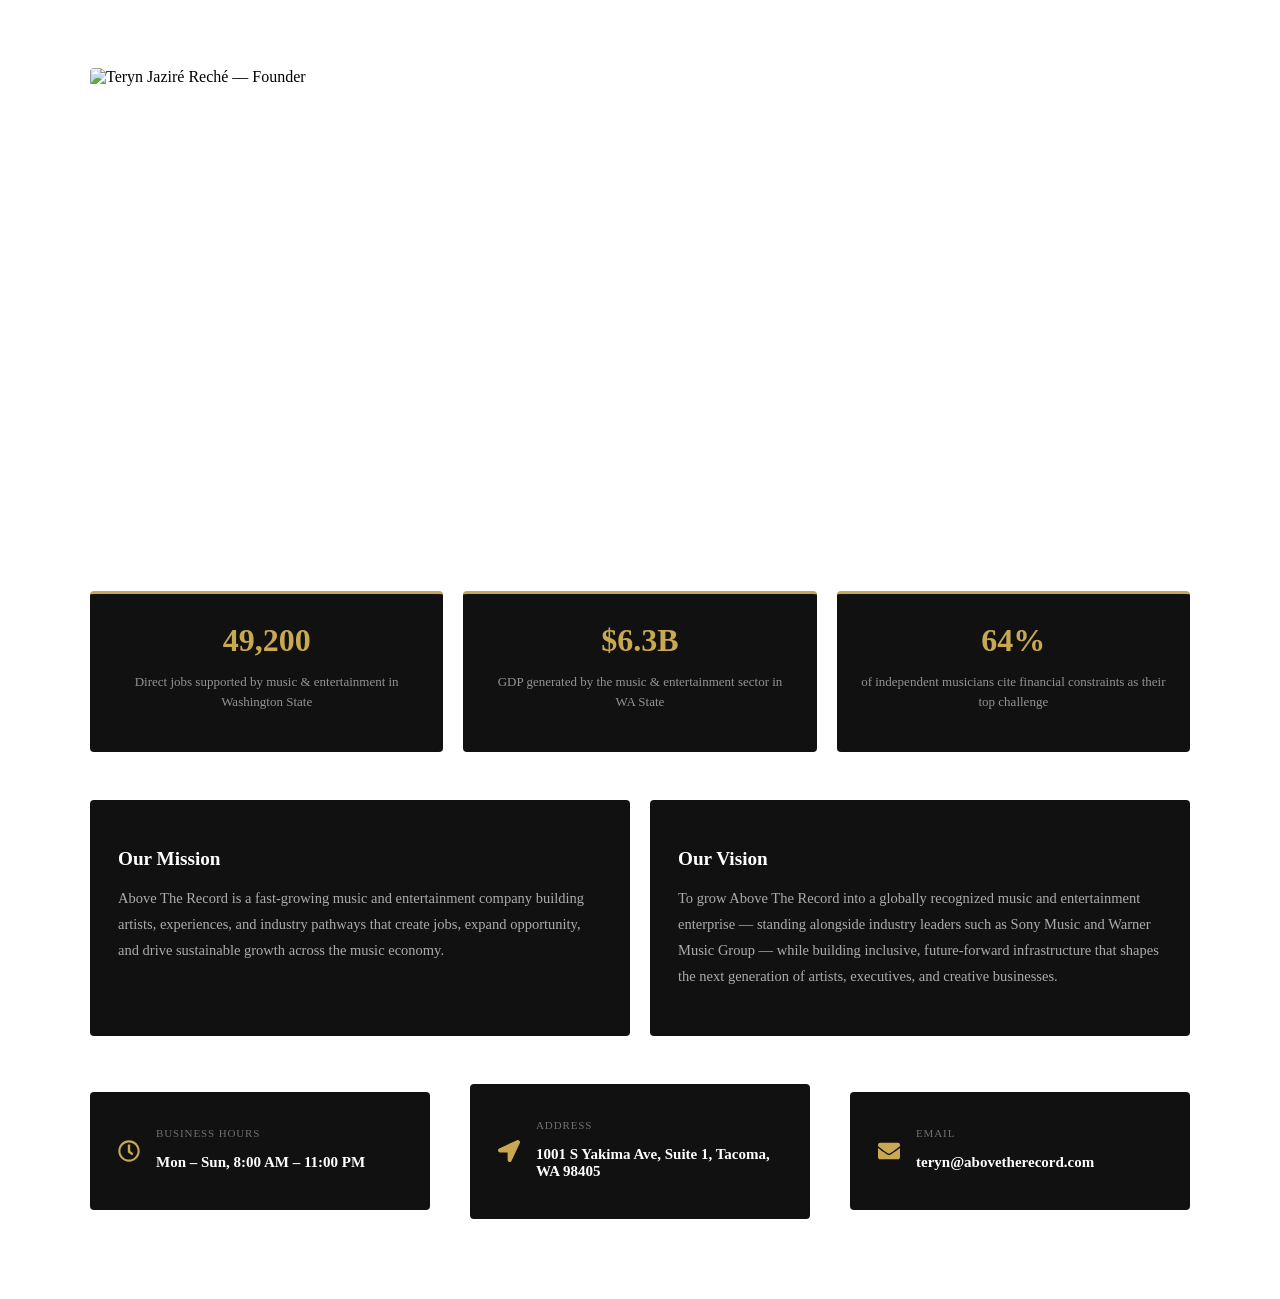
==== about.html @ cb5feacd "Add files via upload" ====
<!DOCTYPE html>
<html lang="en">
<head>
  <meta charset="UTF-8" />
  <meta name="viewport" content="width=device-width, initial-scale=1.0" />
  <title>About – Above The Record</title>
  <link rel="stylesheet" href="css/style.css" />
  <style>
    /* Two-column layout: photo left, text right */
    .about-layout {
      max-width: 1100px;
      margin: 0 auto;
      padding: 60px 32px 0;
      display: flex;
      gap: 52px;
      align-items: flex-start;
    }
    .about-photo {
      flex: 0 0 360px;
      max-width: 360px;
    }
    .about-photo img {
      width: 100%;
      border-radius: 4px;
      object-fit: cover;
    }
    .about-text h1 {
      font-family: 'Playfair Display', serif;
      font-size: 2rem;
      font-weight: 700;
      color: #fff;
      margin-bottom: 20px;
    }
    .about-text p {
      font-size: 15px;
      line-height: 1.85;
      color: rgba(255,255,255,.72);
      margin-bottom: 16px;
    }
    .about-text strong { color: #fff; }

    /* Stats strip */
    .about-stats {
      max-width: 1100px;
      margin: 48px auto 0;
      padding: 0 32px;
      display: grid;
      grid-template-columns: repeat(3, 1fr);
      gap: 20px;
    }
    .stat-card {
      background: #111;
      border-radius: 4px;
      padding: 28px 24px;
      text-align: center;
      border-top: 3px solid #C8A951;
    }
    .stat-card .stat-num {
      font-family: 'Playfair Display', serif;
      font-size: 2rem;
      font-weight: 700;
      color: #C8A951;
      margin-bottom: 6px;
    }
    .stat-card p {
      font-size: 13px;
      color: rgba(255,255,255,.55);
      line-height: 1.5;
    }

    /* Mission + Vision section */
    .about-mission {
      max-width: 1100px;
      margin: 48px auto 0;
      padding: 0 32px;
      display: grid;
      grid-template-columns: 1fr 1fr;
      gap: 20px;
    }
    .mission-card {
      background: #111;
      border-radius: 4px;
      padding: 32px 28px;
    }
    .mission-card h2 {
      font-family: 'Playfair Display', serif;
      font-size: 1.2rem;
      font-weight: 700;
      color: #fff;
      margin-bottom: 12px;
    }
    .mission-card p {
      font-size: 14.5px;
      line-height: 1.8;
      color: rgba(255,255,255,.65);
    }

    /* Business hours strip */
    .about-hours {
      max-width: 1100px;
      margin: 48px auto 80px;
      padding: 0 32px;
      display: flex;
      align-items: center;
      gap: 40px;
      flex-wrap: wrap;
    }
    .hours-card {
      background: #111;
      border-radius: 4px;
      padding: 24px 28px;
      display: flex;
      align-items: center;
      gap: 16px;
      flex: 1;
      min-width: 240px;
    }
    .hours-card svg { width: 22px; height: 22px; fill: #C8A951; flex-shrink: 0; }
    .hours-card div p:first-child {
      font-size: 11px;
      text-transform: uppercase;
      letter-spacing: 0.08em;
      color: rgba(255,255,255,.4);
      margin-bottom: 4px;
    }
    .hours-card div p:last-child {
      font-size: 15px;
      font-weight: 600;
      color: #fff;
    }

    @media (max-width: 820px) {
      .about-layout { flex-direction: column; padding: 40px 20px 0; gap: 28px; }
      .about-photo { flex: none; max-width: 100%; }
      .about-stats, .about-mission, .about-hours { padding: 0 20px; }
      .about-stats { grid-template-columns: 1fr 1fr; }
      .about-mission { grid-template-columns: 1fr; }
    }
    @media (max-width: 540px) {
      .about-stats { grid-template-columns: 1fr; }
    }
  </style>
</head>
<body>
<div id="app">

  <!-- Founder section -->
  <div class="about-layout">
    <div class="about-photo">
      <img src="https://abovetherecord.com/wp-content/uploads/2024/10/E474D04B-CAD8-4210-A524-A6DA9945AFC0-1024x1024.jpeg"
           alt="Teryn Jaziré Reché — Founder" />
    </div>
    <div class="about-text">
      <h1>About Above The Record</h1>
      <p><strong>Above the Record</strong> (ATR) is a Black-owned, woman-owned music and entertainment company founded by Teryn Jaziré Reché, based in Tacoma, WA. ATR emerged from the grassroots and independent music community, where artists historically lacked access to performance opportunities, financial support, and industry infrastructure.</p>
      <p>ATR functions as more than a traditional label. It develops and books artists, produces dynamic live events, and delivers cutting-edge music business education. By 2026, the goal is to evolve into a full-service label — providing the infrastructure, resources, and partnerships artists need to thrive in today's global music industry.</p>
      <p>Washington State's music and entertainment ecosystem directly employs roughly <strong>49,200 people</strong>, supporting 74,700 jobs, generating about <strong>$6.3 billion in GDP</strong> and nearly $10 billion in total economic impact. Despite this, 64% of independent musicians cite financial constraints as their top challenge, and 78% earned less than $15,000 from music in the past year.</p>
      <p>ATR is building the infrastructure to change that — connecting talent, partners, and communities through scalable programs, strategic partnerships, and impactful live entertainment across the Pacific Northwest and beyond.</p>
    </div>
  </div>

  <!-- Stats -->
  <div class="about-stats">
    <div class="stat-card">
      <div class="stat-num">49,200</div>
      <p>Direct jobs supported by music &amp; entertainment in Washington State</p>
    </div>
    <div class="stat-card">
      <div class="stat-num">$6.3B</div>
      <p>GDP generated by the music &amp; entertainment sector in WA State</p>
    </div>
    <div class="stat-card">
      <div class="stat-num">64%</div>
      <p>of independent musicians cite financial constraints as their top challenge</p>
    </div>
  </div>

  <!-- Mission & Vision -->
  <div class="about-mission">
    <div class="mission-card">
      <h2>Our Mission</h2>
      <p>Above The Record is a fast-growing music and entertainment company building artists, experiences, and industry pathways that create jobs, expand opportunity, and drive sustainable growth across the music economy.</p>
    </div>
    <div class="mission-card">
      <h2>Our Vision</h2>
      <p>To grow Above The Record into a globally recognized music and entertainment enterprise — standing alongside industry leaders such as Sony Music and Warner Music Group — while building inclusive, future-forward infrastructure that shapes the next generation of artists, executives, and creative businesses.</p>
    </div>
  </div>

  <!-- Hours + Contact -->
  <div class="about-hours">
    <div class="hours-card">
      <svg viewBox="0 0 512 512" xmlns="http://www.w3.org/2000/svg"><path d="M256 8C119 8 8 119 8 256s111 248 248 248 248-111 248-248S393 8 256 8zm0 448c-110.5 0-200-89.5-200-200S145.5 56 256 56s200 89.5 200 200-89.5 200-200 200zm61.8-104.4l-84.9-61.7c-3.1-2.3-4.9-5.9-4.9-9.7V116c0-6.6 5.4-12 12-12h32c6.6 0 12 5.4 12 12v141.7l66.8 48.6c5.4 3.9 6.5 11.4 2.6 16.8L334.6 349c-3.9 5.3-11.4 6.5-16.8 2.6z"/></svg>
      <div>
        <p>Business Hours</p>
        <p>Mon – Sun, 8:00 AM – 11:00 PM</p>
      </div>
    </div>
    <div class="hours-card">
      <svg viewBox="0 0 512 512" xmlns="http://www.w3.org/2000/svg"><path d="M444.52 3.52L28.74 195.42c-47.97 22.39-31.98 92.75 19.19 92.75h175.91v175.91c0 51.17 70.36 67.17 92.75 19.19l191.9-415.78c15.99-38.39-25.59-79.97-63.97-63.97z"/></svg>
      <div>
        <p>Address</p>
        <p>1001 S Yakima Ave, Suite 1, Tacoma, WA 98405</p>
      </div>
    </div>
    <div class="hours-card">
      <svg viewBox="0 0 512 512" xmlns="http://www.w3.org/2000/svg"><path d="M502.3 190.8c3.9-3.1 9.7-.2 9.7 4.7V400c0 26.5-21.5 48-48 48H48c-26.5 0-48-21.5-48-48V195.6c0-5 5.7-7.8 9.7-4.7 22.4 17.4 52.1 39.5 154.1 113.6 21.1 15.4 56.7 47.8 92.2 47.6 35.7.3 72-32.8 92.3-47.6 102-74.1 131.6-96.3 154-113.7zM256 320c23.2.4 56.6-29.2 73.4-41.4 132.7-96.3 142.8-104.7 173.4-128.7 5.8-4.5 9.2-11.5 9.2-18.9v-19c0-26.5-21.5-48-48-48H48C21.5 64 0 85.5 0 112v19c0 7.4 3.4 14.3 9.2 18.9 30.6 23.9 40.7 32.4 173.4 128.7 16.8 12.2 50.2 41.8 73.4 41.4z"/></svg>
      <div>
        <p>Email</p>
        <p>teryn@abovetherecord.com</p>
      </div>
    </div>
  </div>

</div>
<script src="js/shared.js"></script>
</body>
</html>
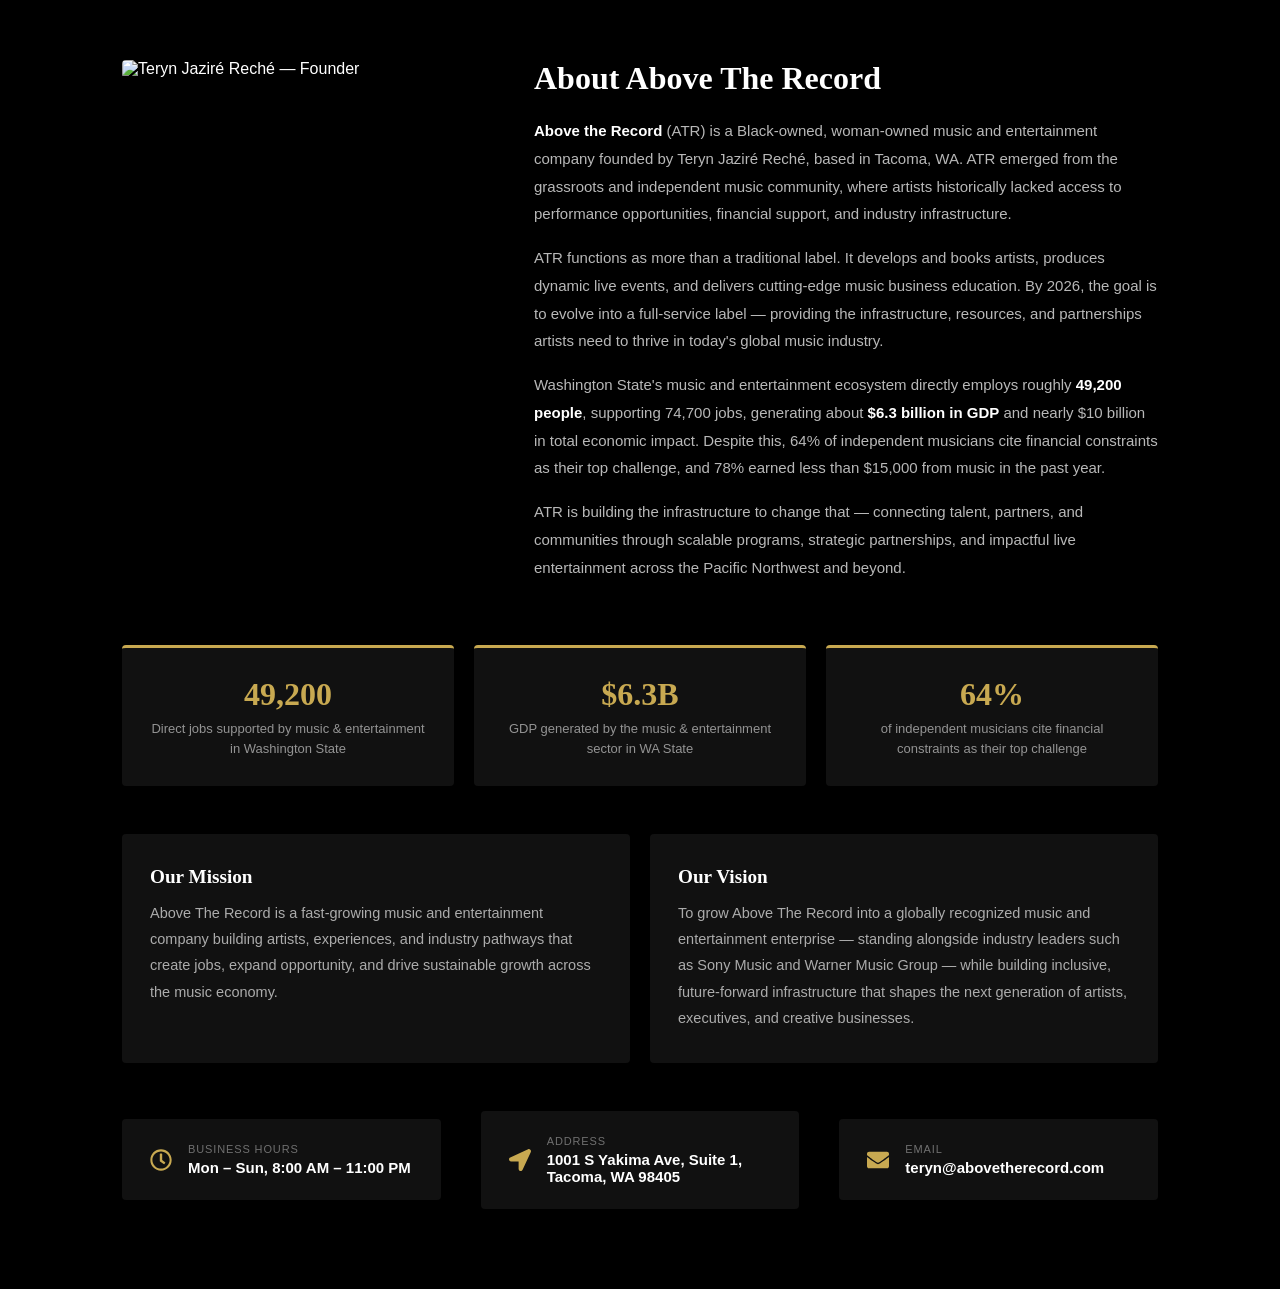
==== commit 055e0274: "Update about.html" ====
--- a/about.html
+++ b/about.html
@@ -4,7 +4,7 @@
   <meta charset="UTF-8" />
   <meta name="viewport" content="width=device-width, initial-scale=1.0" />
   <title>About – Above The Record</title>
-  <link rel="stylesheet" href="css/style.css" />
+  <link rel="stylesheet" href="style.css">
   <style>
     /* Two-column layout: photo left, text right */
     .about-layout {
@@ -215,4 +215,4 @@
 </div>
 <script src="js/shared.js"></script>
 </body>
-</html>+</html>
--- a/style.css
+++ b/style.css
@@ -0,0 +1,138 @@
+@import url('https://fonts.googleapis.com/css2?family=Roboto:wght@300;400;500;700&family=Playfair+Display:wght@600;700&display=swap');
+*,*::before,*::after{box-sizing:border-box;margin:0;padding:0;}
+html{scroll-behavior:smooth;}
+body{font-family:'Roboto',sans-serif;color:#fff;background:#000;}
+a{text-decoration:none;color:inherit;}
+img{max-width:100%;display:block;}
+
+/* ═══════════════════════════════
+   HEADER — NOT sticky, black bg
+   ═══════════════════════════════ */
+.site-header{background:#000;position:relative;z-index:100;}
+
+.header-desktop{
+  display:flex;align-items:center;padding:0 20px;
+  height:66px;border-bottom:1px solid rgba(255,255,255,0.1);
+}
+
+/* Logo */
+.header-logo{flex-shrink:0;margin-right:10px;}
+.header-logo img{height:54px;width:54px;border-radius:50%;object-fit:cover;}
+
+/* Desktop nav */
+.desktop-nav{flex:1;display:flex;align-items:stretch;list-style:none;height:100%;}
+.desktop-nav>li{position:relative;height:100%;display:flex;align-items:center;}
+
+/* All nav links */
+.desktop-nav>li>a{
+  display:flex;align-items:center;gap:4px;
+  color:#fff;font-size:12.5px;font-weight:500;letter-spacing:.03em;
+  padding:0 13px;height:100%;white-space:nowrap;transition:opacity .15s;
+}
+.desktop-nav>li>a:hover{opacity:.75;}
+
+/* HOME active: white background box */
+.desktop-nav>li.active>a{
+  background:#fff;color:#000;font-weight:700;
+}
+.desktop-nav>li.active>a:hover{opacity:1;}
+
+/* Dropdown arrow */
+.dd-arrow{
+  font-size:7px;
+  display:inline-block;
+  line-height:1;
+  vertical-align:middle;
+  transition:transform .2s;
+  margin-top:1px;
+}
+.desktop-nav>li.has-drop:hover .dd-arrow{transform:rotate(180deg);}
+
+/* Dropdown panel */
+.desktop-nav>li>ul{
+  display:none;position:absolute;top:100%;left:0;
+  background:#111;min-width:240px;list-style:none;z-index:999;
+  border-top:2px solid rgba(255,255,255,0.2);
+  box-shadow:0 8px 30px rgba(0,0,0,.8);
+}
+.desktop-nav>li.has-drop:hover>ul{display:block;}
+.desktop-nav>li>ul>li>a{
+  display:block;padding:11px 20px;font-size:12.5px;
+  color:rgba(255,255,255,.75);
+  border-bottom:1px solid rgba(255,255,255,.06);
+  transition:background .15s,color .15s;
+}
+.desktop-nav>li>ul>li:last-child>a{border-bottom:none;}
+.desktop-nav>li>ul>li>a:hover{color:#fff;background:rgba(255,255,255,.06);}
+
+/* Social icons — FLAT, no circle */
+.header-social{display:flex;align-items:center;gap:16px;margin-left:16px;flex-shrink:0;}
+.hdr-icon{display:flex;align-items:center;justify-content:center;opacity:.8;transition:opacity .2s;}
+.hdr-icon:hover{opacity:1;}
+.hdr-icon svg,.ftr-icon svg{width:18px;height:18px;fill:#fff;display:block;}
+
+/* Mobile */
+.header-mobile{
+  display:none;align-items:center;justify-content:space-between;
+  padding:0 16px;height:58px;border-bottom:1px solid rgba(255,255,255,.1);
+}
+.mobile-hamburger{background:none;border:none;cursor:pointer;display:flex;flex-direction:column;gap:5px;padding:4px;}
+.mobile-hamburger span{display:block;width:24px;height:2px;background:#fff;}
+.mobile-hero-img{height:44px;width:44px;border-radius:50%;object-fit:cover;}
+.mobile-nav{display:none;background:#111;}
+.mobile-nav.open{display:block;}
+.mobile-nav ul{list-style:none;}
+.mobile-nav ul li a{display:block;padding:13px 24px;font-size:13px;color:rgba(255,255,255,.8);border-bottom:1px solid rgba(255,255,255,.06);}
+.mobile-nav ul li.sub-item a{padding-left:42px;font-size:12px;color:rgba(255,255,255,.5);}
+.mobile-nav ul li a:hover{color:#fff;}
+
+/* ═══════════════════════════════
+   INNER PAGE CONTENT
+   ═══════════════════════════════ */
+.page-content{max-width:920px;margin:0 auto;padding:60px 32px 80px;}
+.page-content h2{font-family:'Playfair Display',serif;font-size:1.5rem;font-weight:700;color:#fff;margin:36px 0 12px;}
+.page-content h2:first-child{margin-top:0;}
+.page-content p{font-size:15px;line-height:1.85;color:rgba(255,255,255,.75);margin-bottom:14px;}
+.page-content strong{font-weight:700;color:#fff;}
+.page-content a{color:#C8A951;text-decoration:underline;}
+
+/* Buttons */
+.btn-atr{display:inline-block;padding:10px 24px;font-size:13px;font-weight:600;letter-spacing:.05em;border-radius:2px;transition:.2s;text-decoration:none;}
+.btn-white{background:#fff;color:#000;border:2px solid #fff;}
+.btn-white:hover{background:transparent;color:#fff;}
+.btn-outline{background:transparent;color:#fff;border:2px solid #fff;}
+.btn-outline:hover{background:#fff;color:#000;}
+
+/* ═══════════════════════════════
+   FOOTER
+   ═══════════════════════════════ */
+.site-footer{background:#000;position:relative;}
+.footer-wave{display:block;width:100%;line-height:0;overflow:hidden;}
+.footer-wave svg{display:block;width:100%;height:60px;}
+.shape-fill{fill:#000;}
+.footer-body{
+  padding:28px 40px 36px;display:flex;align-items:center;
+  justify-content:center;gap:56px;flex-wrap:wrap;
+  border-top:1px solid rgba(255,255,255,.12);
+}
+.footer-addr{display:flex;align-items:center;gap:12px;color:rgba(255,255,255,.7);}
+.footer-addr svg,.footer-grow-col svg{width:18px;height:18px;fill:rgba(255,255,255,.7);flex-shrink:0;}
+.footer-addr p,.footer-grow-col p{font-size:13.5px;}
+.footer-grow-col{display:flex;align-items:center;gap:12px;color:rgba(255,255,255,.7);}
+.footer-social-col{display:flex;align-items:center;gap:16px;}
+.ftr-icon{display:flex;align-items:center;justify-content:center;opacity:.75;transition:opacity .2s;}
+.ftr-icon:hover{opacity:1;}
+.footer-bottom{border-top:1px solid rgba(255,255,255,.07);padding:12px 40px;display:flex;justify-content:space-between;align-items:center;flex-wrap:wrap;gap:8px;}
+.footer-bottom p{font-size:12px;color:rgba(255,255,255,.25);}
+.scroll-top{font-size:12px;color:rgba(255,255,255,.3);cursor:pointer;transition:color .2s;}
+.scroll-top:hover{color:#fff;}
+
+/* ═══════════════════════════════
+   RESPONSIVE
+   ═══════════════════════════════ */
+@media(max-width:1024px){.header-desktop{display:none;}.header-mobile{display:flex;}}
+@media(max-width:600px){
+  .page-content{padding:40px 20px 60px;}
+  .footer-body{padding:24px 20px 30px;gap:24px;flex-direction:column;align-items:flex-start;}
+  .footer-bottom{padding:10px 20px;}
+}
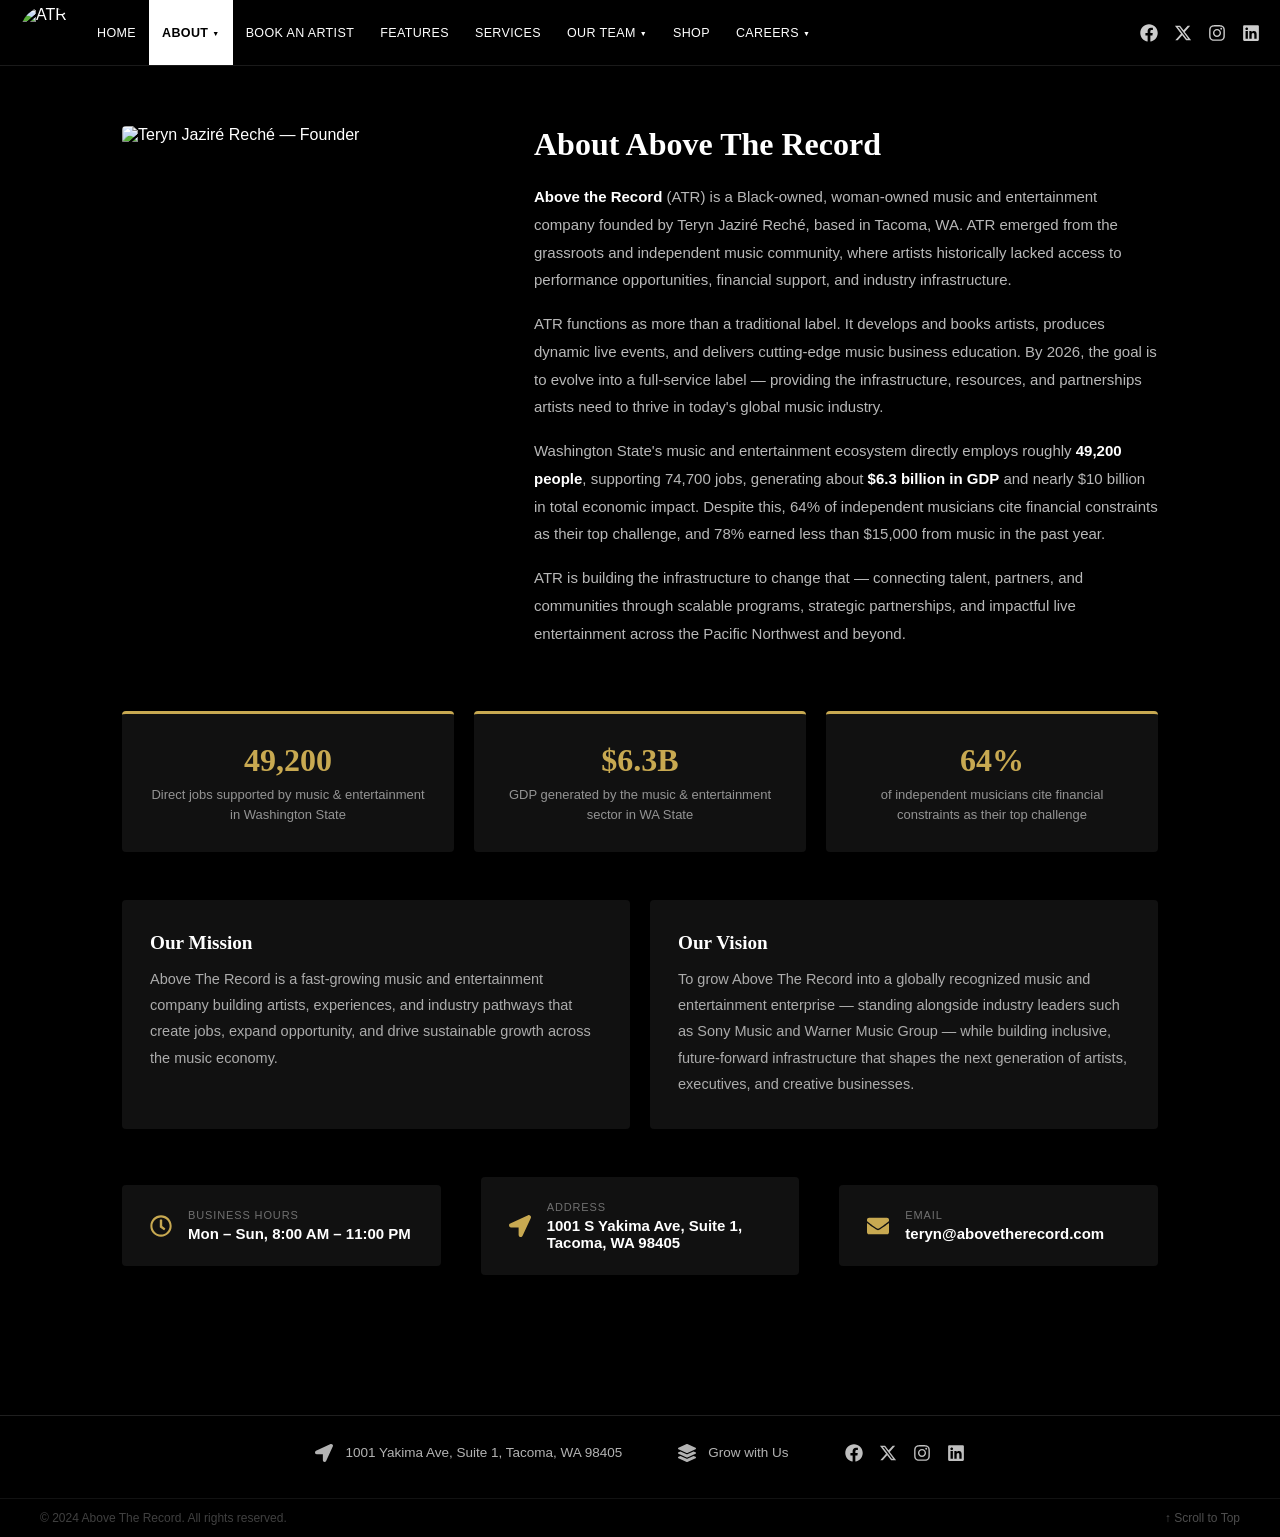
==== commit 9cda313a: "Update about.html" ====
--- a/about.html
+++ b/about.html
@@ -213,6 +213,6 @@
   </div>
 
 </div>
-<script src="js/shared.js"></script>
+<script src="shared.js"></script>
 </body>
 </html>
